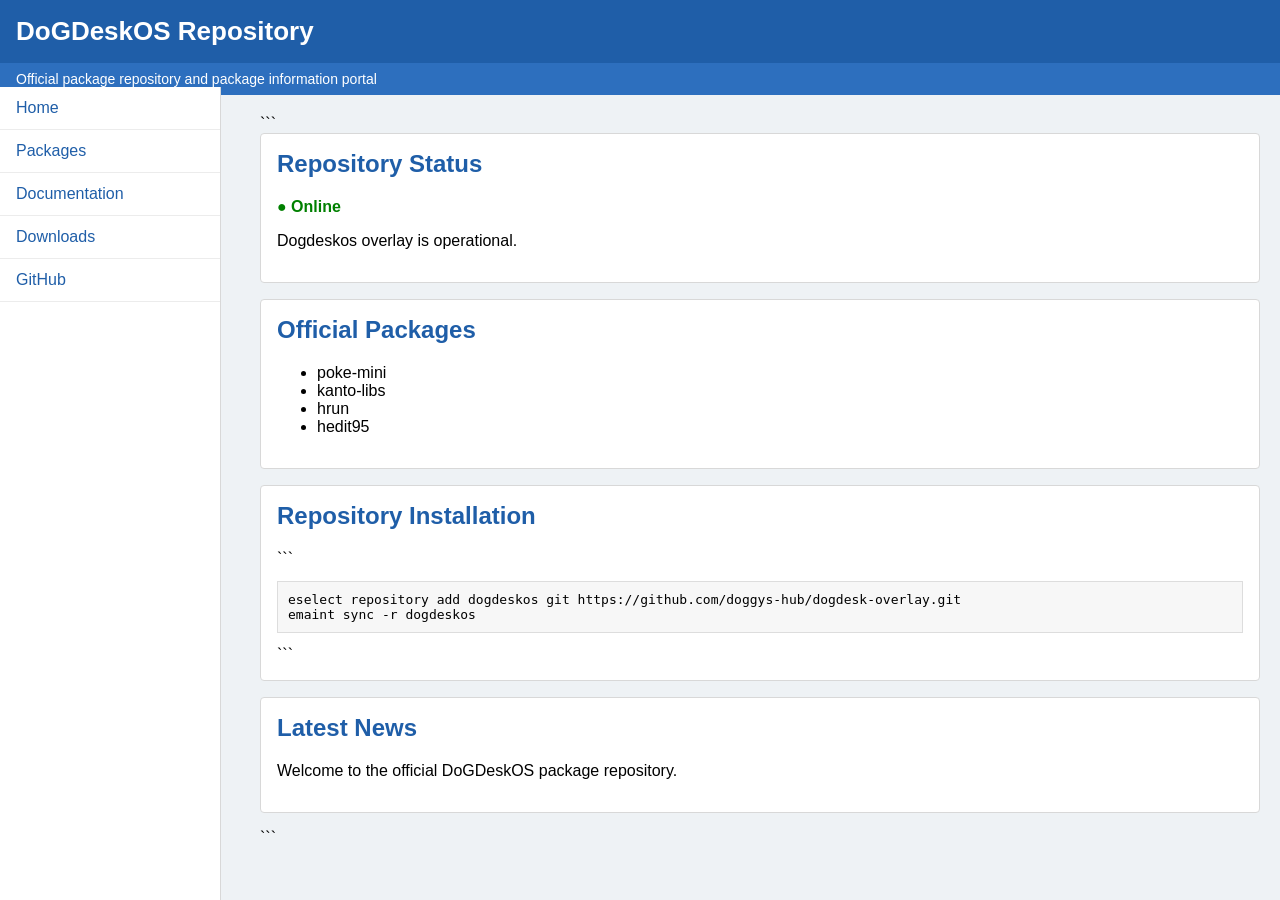
==== .github/workflows/index.html @ d1d72003 "Create index.html" ====
<!DOCTYPE html>

<html lang="fi">
<head>
<meta charset="UTF-8">
<meta name="viewport" content="width=device-width, initial-scale=1.0">
<title>DoGDeskOS Repository</title>

<style>
body {
    margin: 0;
    font-family: Arial, Helvetica, sans-serif;
    background: #eef2f5;
}

.header {
    background: #1f5ea8;
    color: white;
    padding: 16px;
    font-size: 26px;
    font-weight: bold;
}

.subheader {
    background: #2d6fbe;
    color: white;
    padding: 8px 16px;
    font-size: 14px;
}

.sidebar {
    position: fixed;
    top: 87px;
    left: 0;
    width: 220px;
    bottom: 0;
    background: white;
    border-right: 1px solid #d8d8d8;
}

.sidebar a {
    display: block;
    padding: 12px 16px;
    text-decoration: none;
    color: #1f5ea8;
    border-bottom: 1px solid #ececec;
}

.sidebar a:hover {
    background: #eef5ff;
}

.content {
    margin-left: 240px;
    padding: 20px;
}

.card {
    background: white;
    border: 1px solid #d8d8d8;
    border-radius: 4px;
    padding: 16px;
    margin-bottom: 16px;
}

.card h2 {
    margin-top: 0;
    color: #1f5ea8;
}

.status {
    color: green;
    font-weight: bold;
}

pre {
    background: #f7f7f7;
    padding: 10px;
    border: 1px solid #ddd;
    overflow-x: auto;
}
</style>

</head>

<body>

<div class="header">
DoGDeskOS Repository
</div>

<div class="subheader">
Official package repository and package information portal
</div>

<div class="sidebar">
    <a href="#">Home</a>
    <a href="#">Packages</a>
    <a href="#">Documentation</a>
    <a href="#">Downloads</a>
    <a href="#">GitHub</a>
</div>

<div class="content">

```
<div class="card">
    <h2>Repository Status</h2>
    <p class="status">● Online</p>
    <p>Dogdeskos overlay is operational.</p>
</div>

<div class="card">
    <h2>Official Packages</h2>
    <ul>
        <li>poke-mini</li>
        <li>kanto-libs</li>
        <li>hrun</li>
        <li>hedit95</li>
    </ul>
</div>

<div class="card">
    <h2>Repository Installation</h2>
```

<pre>eselect repository add dogdeskos git https://github.com/doggys-hub/dogdesk-overlay.git
emaint sync -r dogdeskos</pre>

```
</div>

<div class="card">
    <h2>Latest News</h2>
    <p>Welcome to the official DoGDeskOS package repository.</p>
</div>
```

</div>

</body>
</html>
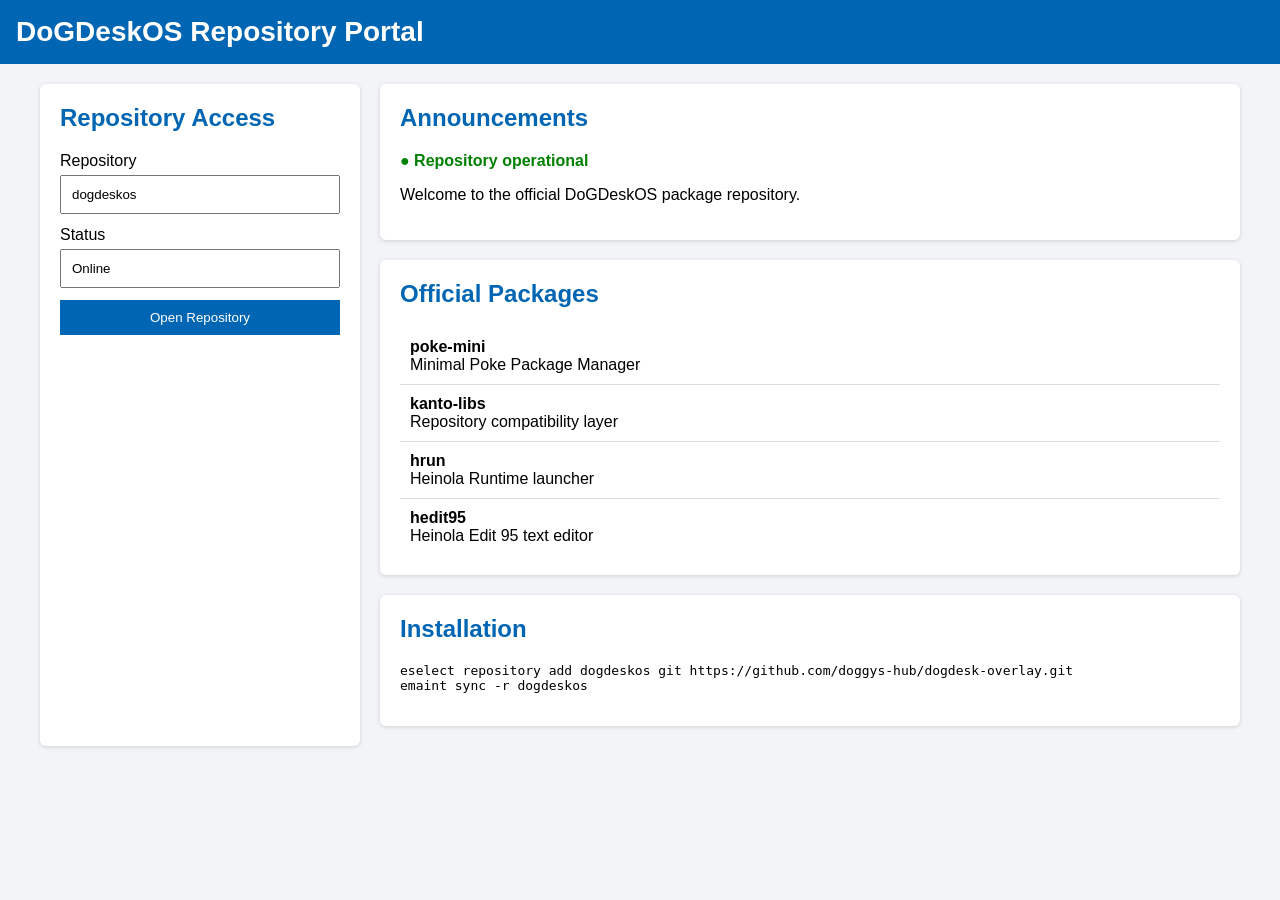
==== commit f05c1dc6: "Update index.html" ====
--- a/.github/workflows/index.html
+++ b/.github/workflows/index.html
@@ -3,81 +3,89 @@
 <html lang="fi">
 <head>
 <meta charset="UTF-8">
-<meta name="viewport" content="width=device-width, initial-scale=1.0">
-<title>DoGDeskOS Repository</title>
+<meta name="viewport" content="width=device-width, initial-scale=1">
+<title>DoGDeskOS - Repository Portal</title>
 
 <style>
-body {
-    margin: 0;
-    font-family: Arial, Helvetica, sans-serif;
-    background: #eef2f5;
+body{
+    margin:0;
+    font-family:Segoe UI, Arial, sans-serif;
+    background:#f2f4f7;
 }
 
-.header {
-    background: #1f5ea8;
-    color: white;
-    padding: 16px;
-    font-size: 26px;
-    font-weight: bold;
+.topbar{
+    background:#0066b3;
+    color:white;
+    padding:16px;
+    font-size:28px;
+    font-weight:bold;
 }
 
-.subheader {
-    background: #2d6fbe;
-    color: white;
-    padding: 8px 16px;
-    font-size: 14px;
+.container{
+    max-width:1200px;
+    margin:20px auto;
+    display:flex;
+    gap:20px;
 }
 
-.sidebar {
-    position: fixed;
-    top: 87px;
-    left: 0;
-    width: 220px;
-    bottom: 0;
-    background: white;
-    border-right: 1px solid #d8d8d8;
+.login{
+    width:280px;
+    background:white;
+    border-radius:6px;
+    box-shadow:0 1px 4px rgba(0,0,0,.15);
+    padding:20px;
 }
 
-.sidebar a {
-    display: block;
-    padding: 12px 16px;
-    text-decoration: none;
-    color: #1f5ea8;
-    border-bottom: 1px solid #ececec;
+.main{
+    flex:1;
 }
 
-.sidebar a:hover {
-    background: #eef5ff;
+.card{
+    background:white;
+    border-radius:6px;
+    box-shadow:0 1px 4px rgba(0,0,0,.15);
+    padding:20px;
+    margin-bottom:20px;
 }
 
-.content {
-    margin-left: 240px;
-    padding: 20px;
+h2{
+    margin-top:0;
+    color:#0066b3;
 }
 
-.card {
-    background: white;
-    border: 1px solid #d8d8d8;
-    border-radius: 4px;
-    padding: 16px;
-    margin-bottom: 16px;
+input{
+    width:100%;
+    padding:10px;
+    margin-top:5px;
+    margin-bottom:12px;
+    box-sizing:border-box;
 }
 
-.card h2 {
-    margin-top: 0;
-    color: #1f5ea8;
+button{
+    width:100%;
+    padding:10px;
+    background:#0066b3;
+    color:white;
+    border:none;
+    cursor:pointer;
 }
 
-.status {
-    color: green;
-    font-weight: bold;
+.package{
+    padding:10px;
+    border-bottom:1px solid #ddd;
 }
 
-pre {
-    background: #f7f7f7;
-    padding: 10px;
-    border: 1px solid #ddd;
-    overflow-x: auto;
+.package:last-child{
+    border-bottom:none;
+}
+
+.status{
+    color:green;
+    font-weight:bold;
+}
+
+a{
+    color:#0066b3;
 }
 </style>
 
@@ -85,56 +93,71 @@
 
 <body>
 
-<div class="header">
-DoGDeskOS Repository
+<div class="topbar">
+DoGDeskOS Repository Portal
 </div>
 
-<div class="subheader">
-Official package repository and package information portal
+<div class="container">
+
+<div class="login">
+<h2>Repository Access</h2>
+
+<label>Repository</label> <input value="dogdeskos" readonly>
+
+<label>Status</label> <input value="Online" readonly>
+
+<button onclick="window.location.href='https://github.com/doggys-hub/dogdesk-overlay'">
+Open Repository
+</button>
+
 </div>
 
-<div class="sidebar">
-    <a href="#">Home</a>
-    <a href="#">Packages</a>
-    <a href="#">Documentation</a>
-    <a href="#">Downloads</a>
-    <a href="#">GitHub</a>
-</div>
+<div class="main">
 
-<div class="content">
+<div class="card">
+<h2>Announcements</h2>
 
-```
-<div class="card">
-    <h2>Repository Status</h2>
-    <p class="status">● Online</p>
-    <p>Dogdeskos overlay is operational.</p>
+<p class="status">● Repository operational</p>
+
+<p>
+Welcome to the official DoGDeskOS package repository.
+</p>
 </div>
 
 <div class="card">
-    <h2>Official Packages</h2>
-    <ul>
-        <li>poke-mini</li>
-        <li>kanto-libs</li>
-        <li>hrun</li>
-        <li>hedit95</li>
-    </ul>
+<h2>Official Packages</h2>
+
+<div class="package">
+<b>poke-mini</b><br>
+Minimal Poke Package Manager
+</div>
+
+<div class="package">
+<b>kanto-libs</b><br>
+Repository compatibility layer
+</div>
+
+<div class="package">
+<b>hrun</b><br>
+Heinola Runtime launcher
+</div>
+
+<div class="package">
+<b>hedit95</b><br>
+Heinola Edit 95 text editor
+</div>
+
 </div>
 
 <div class="card">
-    <h2>Repository Installation</h2>
-```
+<h2>Installation</h2>
 
 <pre>eselect repository add dogdeskos git https://github.com/doggys-hub/dogdesk-overlay.git
 emaint sync -r dogdeskos</pre>
 
-```
 </div>
 
-<div class="card">
-    <h2>Latest News</h2>
-    <p>Welcome to the official DoGDeskOS package repository.</p>
 </div>
-```
 
 </div>
 
